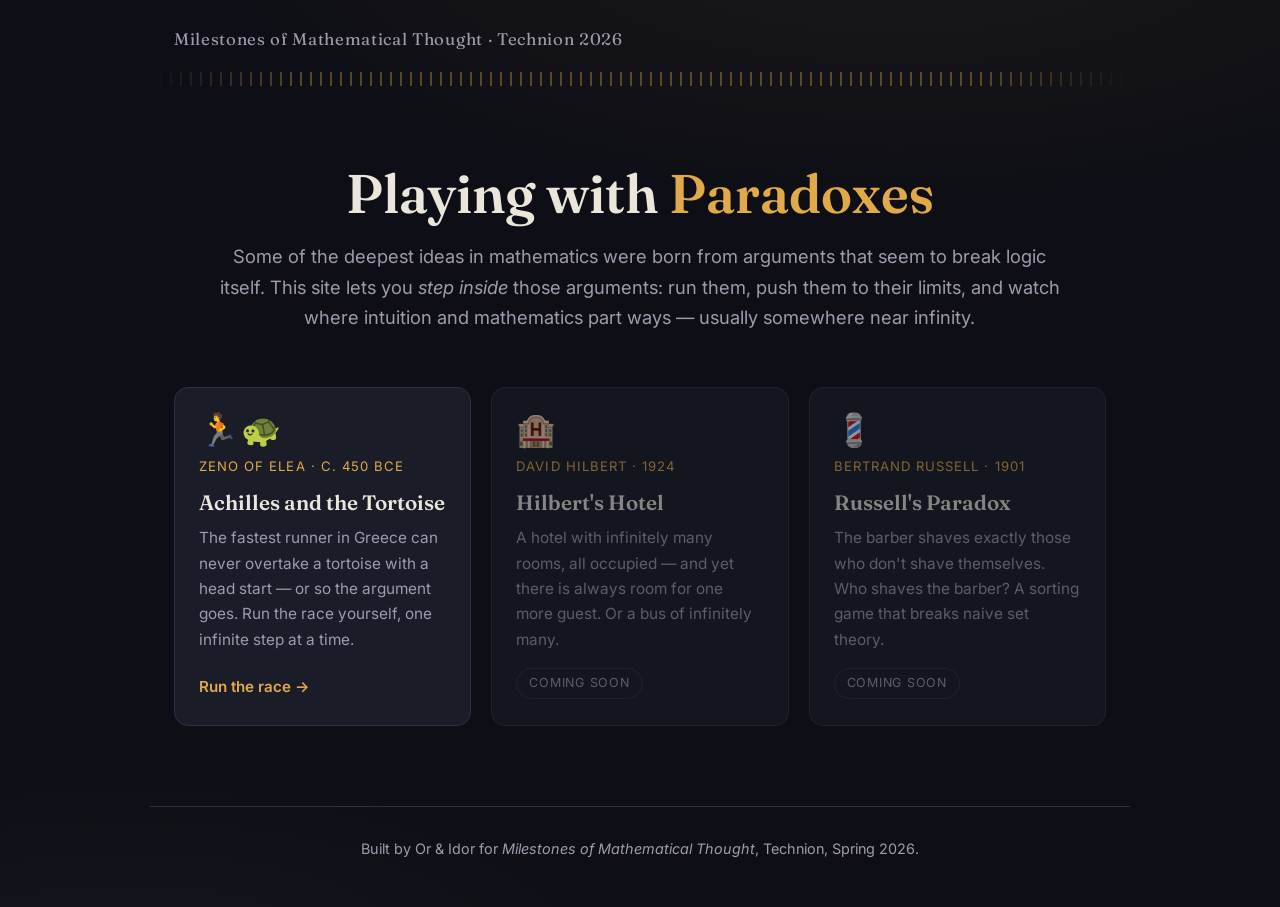
==== index.html @ 0dd74c62 "Achilles and the Tortoise: interactive Zeno paradox site Static site (HTML/CSS/JS, no build step) fo" ====
<!DOCTYPE html>
<html lang="en">
<head>
  <meta charset="UTF-8">
  <meta name="viewport" content="width=device-width, initial-scale=1.0">
  <title>Paradoxes — Milestones of Mathematical Thought</title>
  <meta name="description" content="Interactive simulations of famous mathematical paradoxes: Zeno's Achilles and the Tortoise, Hilbert's Hotel, Russell's Paradox.">
  <link rel="preconnect" href="https://fonts.googleapis.com">
  <link rel="preconnect" href="https://fonts.gstatic.com" crossorigin>
  <link href="https://fonts.googleapis.com/css2?family=Fraunces:opsz,wght@9..144,400;9..144,600&family=Inter:wght@400;600&display=swap" rel="stylesheet">
  <link rel="stylesheet" href="css/style.css">
  <link rel="icon" href="data:image/svg+xml,<svg xmlns=%22http://www.w3.org/2000/svg%22 viewBox=%220 0 100 100%22><text y=%22.9em%22 font-size=%2290%22>∞</text></svg>">
</head>
<body>

<header class="site-header">
  <div class="brand">Milestones of Mathematical Thought · Technion 2026</div>
</header>
<div class="meander"></div>

<main>
  <section class="hero">
    <h1>Playing with <span>Paradoxes</span></h1>
    <p class="lead">
      Some of the deepest ideas in mathematics were born from arguments that seem to break logic itself.
      This site lets you <em>step inside</em> those arguments: run them, push them to their limits,
      and watch where intuition and mathematics part ways &mdash; usually somewhere near infinity.
    </p>
  </section>

  <section class="card-grid">
    <a class="card" href="paradoxes/achilles/">
      <div class="emblem">🏃&#8202;🐢</div>
      <div class="era">Zeno of Elea · c. 450 BCE</div>
      <h3>Achilles and the Tortoise</h3>
      <p>The fastest runner in Greece can never overtake a tortoise with a head start &mdash; or so the argument goes. Run the race yourself, one infinite step at a time.</p>
      <div class="cta">Run the race &rarr;</div>
    </a>

    <div class="card soon">
      <div class="emblem">🏨</div>
      <div class="era">David Hilbert · 1924</div>
      <h3>Hilbert's Hotel</h3>
      <p>A hotel with infinitely many rooms, all occupied &mdash; and yet there is always room for one more guest. Or a bus of infinitely many.</p>
      <div class="badge">Coming soon</div>
    </div>

    <div class="card soon">
      <div class="emblem">💈</div>
      <div class="era">Bertrand Russell · 1901</div>
      <h3>Russell's Paradox</h3>
      <p>The barber shaves exactly those who don't shave themselves. Who shaves the barber? A sorting game that breaks naive set theory.</p>
      <div class="badge">Coming soon</div>
    </div>
  </section>
</main>

<footer class="site-footer">
  Built by Or &amp; Idor for <em>Milestones of Mathematical Thought</em>, Technion, Spring 2026.
</footer>

</body>
</html>
---- css/style.css ----
/* ============================================================
   Paradoxes — shared design system
   Deep-ink dark theme with amber (gold) accents.
   ============================================================ */

:root {
  --bg: #0e0f16;
  --bg-soft: #14161f;
  --surface: #1a1c28;
  --surface-2: #222436;
  --border: #2e3145;
  --text: #eae6dc;
  --muted: #a09aad;
  --accent: #e0aa4b;        /* amber / gold */
  --accent-soft: rgba(224, 170, 75, 0.14);
  --green: #7ec8a9;         /* tortoise */
  --red: #e0705a;           /* achilles */
  --radius: 14px;
  --maxw: 980px;
  --font-display: "Fraunces", Georgia, "Times New Roman", serif;
  --font-body: "Inter", system-ui, -apple-system, "Segoe UI", sans-serif;
}

* { box-sizing: border-box; }

html { scroll-behavior: smooth; }

body {
  margin: 0;
  background: var(--bg);
  background-image:
    radial-gradient(1200px 500px at 70% -10%, rgba(224, 170, 75, 0.06), transparent 60%),
    radial-gradient(900px 400px at 10% 110%, rgba(126, 200, 169, 0.05), transparent 60%);
  color: var(--text);
  font-family: var(--font-body);
  font-size: 17px;
  line-height: 1.65;
}

main {
  max-width: var(--maxw);
  margin: 0 auto;
  padding: 0 24px 80px;
}

/* ---------- typography ---------- */

h1, h2, h3 {
  font-family: var(--font-display);
  font-weight: 600;
  line-height: 1.15;
  color: var(--text);
}

h1 { font-size: clamp(2.2rem, 5.5vw, 3.4rem); margin: 0.2em 0 0.3em; }
h2 { font-size: clamp(1.5rem, 3.5vw, 2rem); margin-top: 2.2em; }
h3 { font-size: 1.2rem; }

p { margin: 0.9em 0; }

a { color: var(--accent); text-decoration: none; }
a:hover { text-decoration: underline; }

.muted { color: var(--muted); }

.lead {
  font-size: 1.15rem;
  color: var(--muted);
  max-width: 46em;
}

blockquote {
  margin: 1.6em 0;
  padding: 1em 1.4em;
  border-left: 3px solid var(--accent);
  background: var(--surface);
  border-radius: 0 var(--radius) var(--radius) 0;
  font-family: var(--font-display);
  font-size: 1.08rem;
  font-style: italic;
  color: var(--text);
}
blockquote footer {
  margin-top: 0.6em;
  font-style: normal;
  font-size: 0.88rem;
  color: var(--muted);
  font-family: var(--font-body);
}

/* ---------- header / nav ---------- */

.site-header {
  max-width: var(--maxw);
  margin: 0 auto;
  padding: 26px 24px 8px;
  display: flex;
  justify-content: space-between;
  align-items: baseline;
  gap: 16px;
  flex-wrap: wrap;
}

.brand {
  font-family: var(--font-display);
  font-size: 1.05rem;
  letter-spacing: 0.04em;
  color: var(--muted);
}
.brand a { color: var(--muted); }
.brand a:hover { color: var(--accent); text-decoration: none; }

.back-link { font-size: 0.95rem; }

/* Greek key (meander) divider */
.meander {
  height: 14px;
  max-width: var(--maxw);
  margin: 10px auto 26px;
  background-image: repeating-linear-gradient(
    90deg,
    var(--accent) 0 2px, transparent 2px 10px,
    var(--accent) 10px 12px, transparent 12px 20px
  );
  opacity: 0.35;
  -webkit-mask-image: linear-gradient(90deg, transparent, #000 15%, #000 85%, transparent);
          mask-image: linear-gradient(90deg, transparent, #000 15%, #000 85%, transparent);
}

/* ---------- hero (hub) ---------- */

.hero { padding: 40px 0 10px; text-align: center; }
.hero h1 span { color: var(--accent); }
.hero .lead { margin: 0 auto; }

/* ---------- paradox cards (hub) ---------- */

.card-grid {
  display: grid;
  grid-template-columns: repeat(auto-fit, minmax(260px, 1fr));
  gap: 20px;
  margin-top: 44px;
}

.card {
  display: flex;
  flex-direction: column;
  gap: 10px;
  background: var(--surface);
  border: 1px solid var(--border);
  border-radius: var(--radius);
  padding: 26px 24px;
  color: var(--text);
  transition: transform 0.18s ease, border-color 0.18s ease, box-shadow 0.18s ease;
}

a.card:hover {
  transform: translateY(-4px);
  border-color: var(--accent);
  box-shadow: 0 12px 34px rgba(0, 0, 0, 0.4);
  text-decoration: none;
}

.card .emblem { font-size: 2rem; line-height: 1; }
.card h3 { margin: 0.2em 0 0; font-size: 1.3rem; }
.card .era { font-size: 0.82rem; letter-spacing: 0.08em; text-transform: uppercase; color: var(--accent); }
.card p { margin: 0; color: var(--muted); font-size: 0.96rem; }
.card .cta { margin-top: auto; padding-top: 12px; color: var(--accent); font-weight: 600; font-size: 0.95rem; }

.card.soon { opacity: 0.55; }
.card.soon .badge {
  align-self: flex-start;
  margin-top: auto;
  font-size: 0.78rem;
  letter-spacing: 0.06em;
  text-transform: uppercase;
  color: var(--muted);
  border: 1px solid var(--border);
  border-radius: 100px;
  padding: 4px 12px;
}

/* ---------- simulation ---------- */

.sim {
  margin: 2em 0;
  background: var(--surface);
  border: 1px solid var(--border);
  border-radius: var(--radius);
  overflow: hidden;
}

.sim-canvas-wrap { position: relative; background: var(--bg-soft); }

#race-canvas { display: block; width: 100%; height: 320px; }

.sim-controls {
  display: flex;
  flex-wrap: wrap;
  align-items: center;
  gap: 12px;
  padding: 16px 18px;
  border-top: 1px solid var(--border);
}

.sim-controls .spacer { flex: 1; }

button {
  font-family: var(--font-body);
  font-size: 0.95rem;
  font-weight: 600;
  color: var(--bg);
  background: var(--accent);
  border: none;
  border-radius: 9px;
  padding: 10px 18px;
  cursor: pointer;
  transition: filter 0.15s ease, transform 0.05s ease;
}
button:hover { filter: brightness(1.1); }
button:active { transform: translateY(1px); }
button:disabled { opacity: 0.4; cursor: not-allowed; }

button.secondary {
  background: var(--surface-2);
  color: var(--text);
  border: 1px solid var(--border);
}
button.ghost {
  background: transparent;
  color: var(--muted);
  border: 1px solid var(--border);
}

.sim-sliders {
  display: flex;
  flex-wrap: wrap;
  gap: 10px 28px;
  padding: 4px 18px 16px;
}

.sim-sliders label {
  display: flex;
  align-items: center;
  gap: 10px;
  font-size: 0.9rem;
  color: var(--muted);
}
.sim-sliders output { color: var(--text); font-variant-numeric: tabular-nums; min-width: 4.5em; }

input[type="range"] { accent-color: var(--accent); width: 150px; }

/* stats panel */
.sim-stats {
  display: grid;
  grid-template-columns: repeat(auto-fit, minmax(160px, 1fr));
  gap: 1px;
  background: var(--border);
  border-top: 1px solid var(--border);
}
.stat {
  background: var(--surface);
  padding: 14px 18px;
}
.stat .label {
  font-size: 0.76rem;
  letter-spacing: 0.07em;
  text-transform: uppercase;
  color: var(--muted);
}
.stat .value {
  font-size: 1.15rem;
  font-variant-numeric: tabular-nums;
  color: var(--text);
  overflow-wrap: anywhere;
}
.stat .value .unit { color: var(--muted); font-size: 0.85em; }
.stat.highlight .value { color: var(--accent); }

/* series sum bar */
.sum-section { padding: 16px 18px 20px; border-top: 1px solid var(--border); }
.sum-section .label { font-size: 0.85rem; color: var(--muted); margin-bottom: 8px; }
#series-terms {
  font-variant-numeric: tabular-nums;
  font-size: 0.95rem;
  color: var(--text);
  margin-bottom: 10px;
  overflow-wrap: anywhere;
}
.sum-bar-wrap { position: relative; padding-top: 4px; }
#sum-bar {
  display: flex;
  height: 22px;
  background: var(--surface-2);
  border-radius: 6px;
  overflow: hidden;
  border: 1px solid var(--border);
}
#sum-bar .seg { height: 100%; }
#sum-bar .seg:nth-child(odd) { background: var(--red); }
#sum-bar .seg:nth-child(even) { background: var(--accent); }
.sum-bar-limit {
  display: flex;
  justify-content: space-between;
  font-size: 0.78rem;
  color: var(--muted);
  margin-top: 5px;
}

/* race status line */
#race-status {
  padding: 10px 18px;
  font-size: 0.95rem;
  color: var(--muted);
  border-top: 1px solid var(--border);
  min-height: 1.4em;
}

/* the floating-point callout */
.callout {
  display: none;
  margin: 1.6em 0;
  padding: 1.2em 1.5em;
  background: var(--accent-soft);
  border: 1px solid var(--accent);
  border-radius: var(--radius);
}
.callout.visible { display: block; animation: callout-in 0.5s ease; }
.callout h3 { margin: 0 0 0.4em; color: var(--accent); }
.callout p { margin: 0.5em 0; }

@keyframes callout-in {
  from { opacity: 0; transform: translateY(10px); }
  to   { opacity: 1; transform: none; }
}

/* ---------- content niceties ---------- */

.note {
  background: var(--surface);
  border: 1px solid var(--border);
  border-radius: var(--radius);
  padding: 1em 1.4em;
  font-size: 0.97rem;
  color: var(--muted);
}

.refs { font-size: 0.92rem; color: var(--muted); }
.refs li { margin: 0.45em 0; }

.katex-display { overflow-x: auto; overflow-y: hidden; padding: 4px 0; }

/* ---------- footer ---------- */

.site-footer {
  max-width: var(--maxw);
  margin: 0 auto;
  padding: 30px 24px 46px;
  border-top: 1px solid var(--border);
  color: var(--muted);
  font-size: 0.9rem;
  text-align: center;
}

@media (max-width: 640px) {
  body { font-size: 16px; }
  #race-canvas { height: 240px; }
  input[type="range"] { width: 120px; }
}
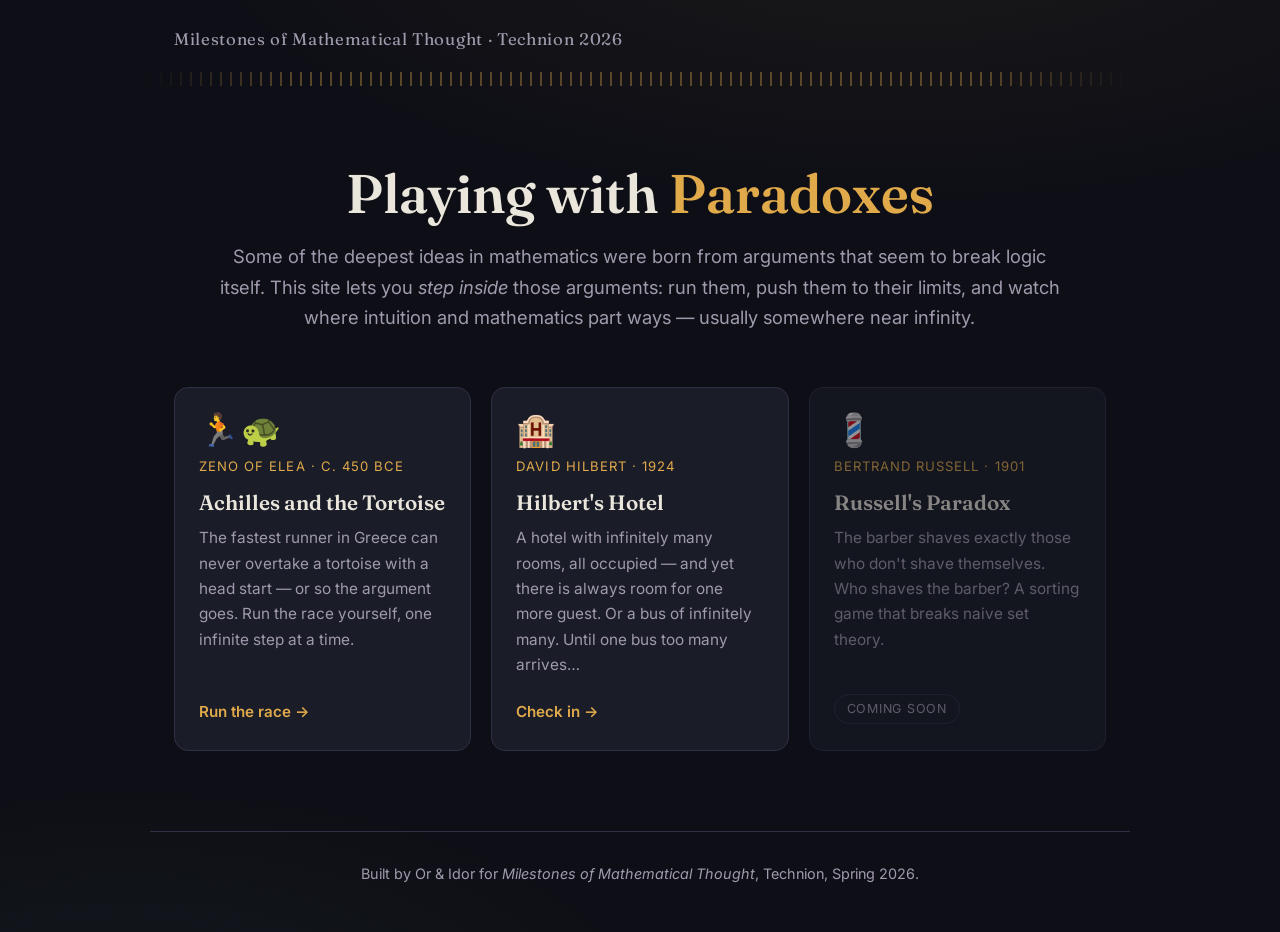
==== commit 8913f7f1: "Hilbert's Hotel: infinite hotel simulation with Cantor bus and 2^53 overflow Canvas corridor with dr" ====
--- a/index.html
+++ b/index.html
@@ -37,13 +37,13 @@
       <div class="cta">Run the race &rarr;</div>
     </a>
 
-    <div class="card soon">
+    <a class="card" href="paradoxes/hilbert/">
       <div class="emblem">🏨</div>
       <div class="era">David Hilbert · 1924</div>
       <h3>Hilbert's Hotel</h3>
-      <p>A hotel with infinitely many rooms, all occupied &mdash; and yet there is always room for one more guest. Or a bus of infinitely many.</p>
-      <div class="badge">Coming soon</div>
-    </div>
+      <p>A hotel with infinitely many rooms, all occupied &mdash; and yet there is always room for one more guest. Or a bus of infinitely many. Until one bus too many arrives&hellip;</p>
+      <div class="cta">Check in &rarr;</div>
+    </a>
 
     <div class="card soon">
       <div class="emblem">💈</div>
--- a/css/style.css
+++ b/css/style.css
@@ -192,7 +192,7 @@
 
 .sim-canvas-wrap { position: relative; background: var(--bg-soft); }
 
-#race-canvas { display: block; width: 100%; height: 320px; }
+#race-canvas, .sim-canvas { display: block; width: 100%; height: 320px; touch-action: pan-y; }
 
 .sim-controls {
   display: flex;
@@ -308,7 +308,7 @@
 }
 
 /* race status line */
-#race-status {
+#race-status, #desk-status {
   padding: 10px 18px;
   font-size: 0.95rem;
   color: var(--muted);
@@ -362,8 +362,78 @@
   text-align: center;
 }
 
+/* ---------- Cantor bus panel (Hilbert's Hotel) ---------- */
+
+.cantor-panel {
+  display: none;
+  padding: 16px 18px 20px;
+  border-top: 1px solid var(--border);
+  overflow-x: auto;
+}
+.cantor-panel.visible { display: block; animation: callout-in 0.5s ease; }
+.cantor-panel .label { font-size: 0.85rem; color: var(--muted); margin-bottom: 10px; }
+
+.cantor-table {
+  border-collapse: collapse;
+  font-variant-numeric: tabular-nums;
+  font-size: 0.98rem;
+  margin: 0 auto;
+}
+.cantor-table td {
+  padding: 4px 7px;
+  text-align: center;
+  color: var(--text);
+}
+.cantor-table td.room-label {
+  color: var(--muted);
+  font-size: 0.85rem;
+  text-align: right;
+  padding-right: 14px;
+  white-space: nowrap;
+}
+.cantor-table td.dg { border-radius: 6px; min-width: 1.6em; transition: background 0.3s, color 0.3s; }
+.cantor-table td.dg.diag-hi {
+  background: var(--accent);
+  color: var(--bg);
+  font-weight: 700;
+}
+.cantor-table tr.stowaway td { padding-top: 12px; }
+.cantor-table tr.stowaway td.dg { color: var(--red); font-weight: 700; }
+.cantor-table tr.stowaway td.room-label { color: var(--red); }
+
+.cantor-verdict {
+  margin-top: 14px;
+  font-size: 0.98rem;
+  color: var(--text);
+  text-align: center;
+  min-height: 1.4em;
+}
+.cantor-verdict .no-vacancy {
+  display: inline-block;
+  margin-top: 8px;
+  padding: 6px 16px;
+  border: 2px solid var(--red);
+  border-radius: 8px;
+  color: var(--red);
+  font-family: var(--font-display);
+  font-size: 1.15rem;
+  letter-spacing: 0.12em;
+  animation: neon-flicker 1.6s infinite;
+}
+
+@keyframes neon-flicker {
+  0%, 100% { opacity: 1; }
+  8% { opacity: 0.5; }
+  10% { opacity: 1; }
+  46% { opacity: 1; }
+  50% { opacity: 0.6; }
+  54% { opacity: 1; }
+}
+
 @media (max-width: 640px) {
   body { font-size: 16px; }
-  #race-canvas { height: 240px; }
+  #race-canvas, .sim-canvas { height: 240px; }
   input[type="range"] { width: 120px; }
-}
+  .cantor-table { font-size: 0.85rem; }
+  .cantor-table td { padding: 3px 4px; }
+}
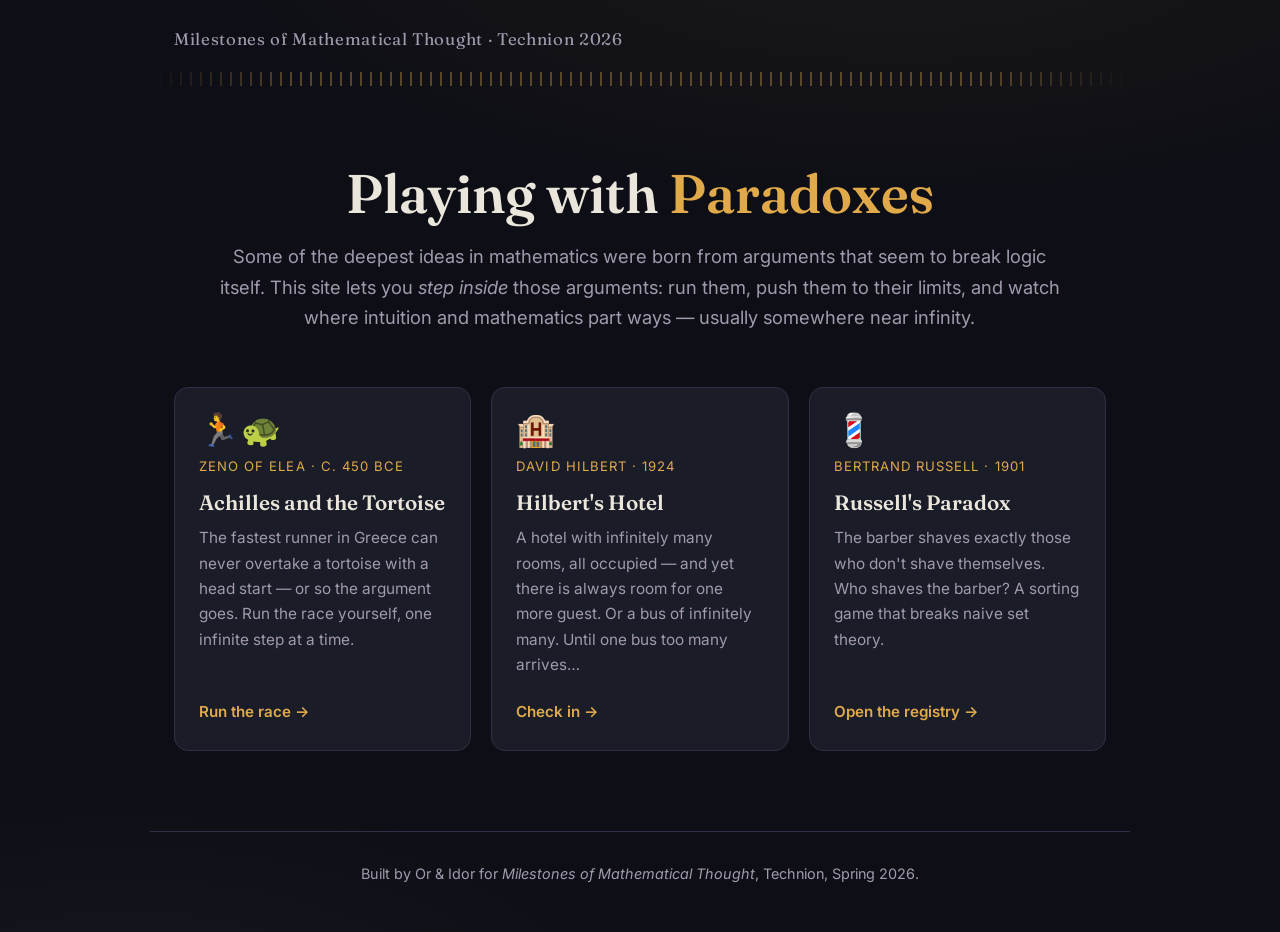
==== commit 245e61a8: "Russell's Paradox: barber registry game with stuck logic evaluator DOM drag-and-drop (Pointer Events" ====
--- a/index.html
+++ b/index.html
@@ -45,13 +45,13 @@
       <div class="cta">Check in &rarr;</div>
     </a>
 
-    <div class="card soon">
+    <a class="card" href="paradoxes/russell/">
       <div class="emblem">💈</div>
       <div class="era">Bertrand Russell · 1901</div>
       <h3>Russell's Paradox</h3>
       <p>The barber shaves exactly those who don't shave themselves. Who shaves the barber? A sorting game that breaks naive set theory.</p>
-      <div class="badge">Coming soon</div>
-    </div>
+      <div class="cta">Open the registry &rarr;</div>
+    </a>
   </section>
 </main>
 
--- a/css/style.css
+++ b/css/style.css
@@ -308,7 +308,7 @@
 }
 
 /* race status line */
-#race-status, #desk-status {
+#race-status, #desk-status, #game-status {
   padding: 10px 18px;
   font-size: 0.95rem;
   color: var(--muted);
@@ -361,6 +361,136 @@
   font-size: 0.9rem;
   text-align: center;
 }
+
+/* ---------- barber game (Russell's Paradox) ---------- */
+
+.barber-game { padding: 18px; display: grid; gap: 18px; }
+
+.card-tray {
+  display: flex;
+  flex-wrap: wrap;
+  gap: 10px;
+  min-height: 96px;
+  padding: 12px;
+  background: var(--bg-soft);
+  border-radius: var(--radius);
+  border: 1px solid var(--border);
+}
+
+.drag-card {
+  user-select: none;
+  -webkit-user-select: none;
+  touch-action: none;
+  cursor: grab;
+  width: 168px;
+  background: var(--surface-2);
+  border: 1px solid var(--border);
+  border-radius: 10px;
+  padding: 10px 12px;
+  transition: border-color 0.15s ease, box-shadow 0.15s ease, opacity 0.3s ease;
+}
+.drag-card .top { display: flex; align-items: center; gap: 8px; }
+.drag-card .emoji { font-size: 1.4rem; }
+.drag-card .who { font-weight: 600; font-size: 0.95rem; }
+.drag-card .fact { font-size: 0.8rem; color: var(--muted); margin-top: 5px; line-height: 1.4; }
+.drag-card.selected { border-color: var(--accent); box-shadow: 0 0 0 2px var(--accent-soft); }
+.drag-card.dragging {
+  position: fixed;
+  z-index: 60;
+  pointer-events: none;
+  box-shadow: 0 14px 40px rgba(0,0,0,0.55);
+  transform: rotate(-2deg) scale(1.04);
+}
+.drag-card.placed { cursor: default; opacity: 0.85; width: auto; }
+.drag-card.placed .fact { display: none; }
+.drag-card.rejected { animation: card-shake 0.5s ease; }
+.drag-card.the-barber { border-color: var(--accent); }
+
+.bins { display: grid; grid-template-columns: 1fr 1fr; gap: 14px; }
+
+.drop-bin {
+  border: 2px dashed var(--border);
+  border-radius: var(--radius);
+  padding: 12px 14px;
+  min-height: 150px;
+  transition: border-color 0.15s ease, background 0.15s ease;
+}
+.drop-bin h4 {
+  margin: 0 0 10px;
+  font-family: var(--font-body);
+  font-size: 0.88rem;
+  letter-spacing: 0.05em;
+  text-transform: uppercase;
+  color: var(--muted);
+}
+.drop-bin .bin-cards { display: flex; flex-direction: column; gap: 8px; }
+.drop-bin.over { border-color: var(--accent); background: var(--accent-soft); }
+.drop-bin.reject { animation: bin-flash 0.6s ease; }
+
+@keyframes card-shake {
+  0%, 100% { transform: translateX(0); }
+  20% { transform: translateX(-8px) rotate(-2deg); }
+  40% { transform: translateX(8px) rotate(2deg); }
+  60% { transform: translateX(-6px); }
+  80% { transform: translateX(6px); }
+}
+@keyframes bin-flash {
+  0%, 100% { border-color: var(--border); background: transparent; }
+  30% { border-color: var(--red); background: rgba(224, 112, 90, 0.14); }
+  70% { border-color: var(--red); background: rgba(224, 112, 90, 0.10); }
+}
+
+.loop-strip {
+  display: none;
+  padding: 12px 16px;
+  border: 1px solid var(--red);
+  border-radius: 10px;
+  background: rgba(224, 112, 90, 0.08);
+  font-size: 0.93rem;
+  line-height: 1.6;
+}
+.loop-strip.visible { display: block; animation: callout-in 0.4s ease; }
+.loop-strip .loop-symbol { color: var(--red); font-weight: 700; }
+
+.logic-error {
+  display: none;
+  margin: 0 18px 18px;
+  padding: 18px 20px;
+  border: 1px solid var(--red);
+  border-radius: var(--radius);
+  background: rgba(224, 112, 90, 0.07);
+}
+.logic-error.visible { display: block; animation: callout-in 0.5s ease; }
+.logic-error h3 {
+  margin: 0 0 10px;
+  color: var(--red);
+  letter-spacing: 0.04em;
+}
+.logic-error p { margin: 0.5em 0; font-size: 0.97rem; }
+
+.logic-machine {
+  display: flex;
+  flex-wrap: wrap;
+  align-items: center;
+  gap: 8px 18px;
+  margin-top: 14px;
+  padding: 12px 16px;
+  background: var(--bg-soft);
+  border: 1px solid var(--border);
+  border-radius: 10px;
+  font-variant-numeric: tabular-nums;
+  font-size: 0.9rem;
+  color: var(--muted);
+}
+.logic-machine .lm-query { font-family: ui-monospace, Consolas, monospace; color: var(--text); }
+.logic-machine .lm-out {
+  font-family: ui-monospace, Consolas, monospace;
+  font-weight: 700;
+  font-size: 1.15rem;
+  min-width: 3.5em;
+}
+.logic-machine .lm-out.t { color: var(--green); }
+.logic-machine .lm-out.f { color: var(--red); }
 
 /* ---------- Cantor bus panel (Hilbert's Hotel) ---------- */
 
@@ -436,4 +566,7 @@
   input[type="range"] { width: 120px; }
   .cantor-table { font-size: 0.85rem; }
   .cantor-table td { padding: 3px 4px; }
-}
+  .bins { grid-template-columns: 1fr; }
+  .drop-bin { min-height: 90px; }
+  .drag-card { width: 100%; }
+}
